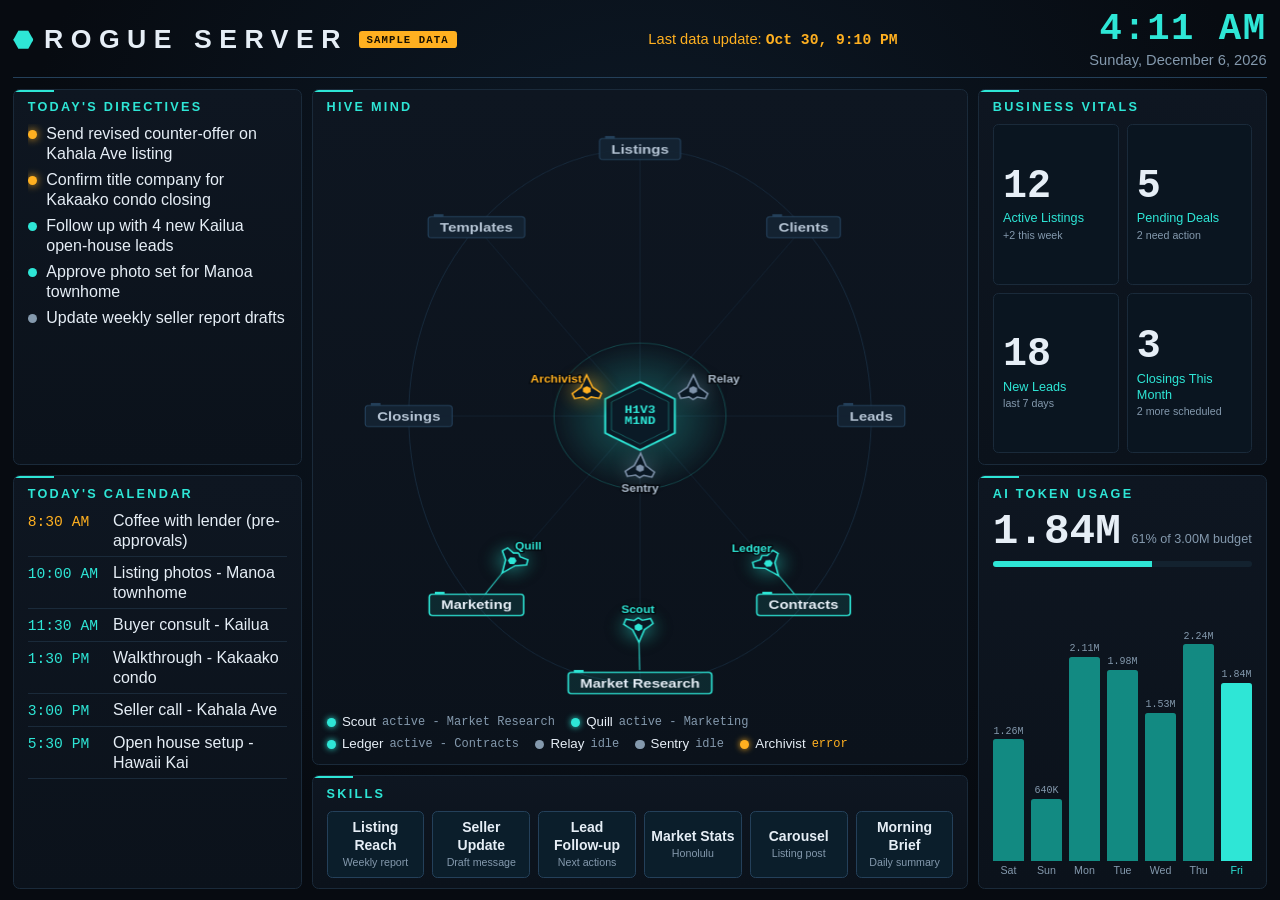
==== rogue-server/dashboard/index.html @ 4a52d123 "Add Rogue Server USB build (WIP): autoinstall, first-boot, dashboard, USB script Ubuntu Server 26.04" ====
<!doctype html>
<html lang="en">
<head>
<meta charset="utf-8">
<meta name="viewport" content="width=device-width, initial-scale=1">
<title>Rogue Server</title>
<link rel="stylesheet" href="./style.css">
</head>
<body>
<div class="app">
  <header class="hdr">
    <div class="brand"><span class="logo"></span><h1>ROGUE SERVER</h1><span id="sampleBadge" class="badge" hidden>SAMPLE DATA</span></div>
    <div id="upd" class="upd">Last data update: <b id="updTime">--</b><span id="metaErr" class="errdot" hidden>DATA ERR</span></div>
    <div class="clockbox"><div id="clock" class="clock">--:--</div><div id="date" class="date">&nbsp;</div></div>
  </header>

  <section class="panel p-dir" id="p-directives">
    <h2>Today's Directives</h2>
    <ol id="directives" class="dirs"></ol>
  </section>

  <section class="panel p-cal" id="p-calendar">
    <h2>Today's Calendar</h2>
    <ul id="calendar" class="cal"></ul>
  </section>

  <section class="panel p-hive" id="p-agents">
    <h2>Hive Mind</h2>
    <div class="hivewrap"><canvas id="hive"></canvas></div>
    <ul id="legend" class="legend"></ul>
  </section>

  <section class="panel p-skills" id="p-skills">
    <h2>Skills</h2>
    <div id="skills" class="skills"></div>
  </section>

  <section class="panel p-vit" id="p-vitals">
    <h2>Business Vitals</h2>
    <div id="vitals" class="vitals"></div>
  </section>

  <section class="panel p-tok" id="p-tokens">
    <h2>AI Token Usage</h2>
    <div class="tokmain"><div id="tokTotal" class="big">--</div><div id="tokSub" class="muted">today</div></div>
    <div id="tokBar" class="budget" hidden><i></i></div>
    <div id="tokBars" class="bars"></div>
  </section>
</div>
<div id="toast" class="toast" role="status" aria-live="polite"></div>
<script src="./app.js"></script>
</body>
</html>
---- rogue-server/dashboard/style.css ----
:root{
  --bg:#070b11; --bg2:#0b121b; --panel:#0e1621; --line:#1a2a3a; --line2:#24405a;
  --text:#e6eef6; --muted:#8499ad; --accent:#2ee6d6; --accent-d:#14a89c;
  --amber:#ffb020; --red:#ff6b5e;
  --sans:"Segoe UI",Roboto,"Helvetica Neue",Arial,sans-serif;
  --mono:ui-monospace,Consolas,"Courier New",monospace;
}
*{box-sizing:border-box;margin:0;padding:0}
html{font-size:min(1.0417vw,1.85vh);background:var(--bg)}
body{font-family:var(--sans);color:var(--text);background:radial-gradient(ellipse at 50% 30%,#0d1a28 0%,var(--bg) 70%);min-height:100vh;line-height:1.25}
.app{height:100vh;padding:.8rem 1rem;display:grid;gap:.8rem;
  grid-template-columns:23% 1fr 23%;
  grid-template-rows:auto minmax(0,1.3fr) minmax(0,1fr) auto;
  grid-template-areas:"hdr hdr hdr" "dir hive vit" "cal hive tok" "cal skills tok";
}
.hdr{grid-area:hdr;display:flex;align-items:center;justify-content:space-between;gap:1rem;border-bottom:1px solid var(--line2);padding-bottom:.6rem}
.p-dir{grid-area:dir}.p-cal{grid-area:cal}.p-hive{grid-area:hive}.p-skills{grid-area:skills}.p-vit{grid-area:vit}.p-tok{grid-area:tok}
.brand{display:flex;align-items:center;gap:.8rem}
.logo{width:1.5rem;height:1.5rem;background:var(--accent);clip-path:polygon(25% 5%,75% 5%,100% 50%,75% 95%,25% 95%,0 50%);box-shadow:0 0 12px var(--accent)}
h1{font-size:2rem;letter-spacing:.28em;font-weight:600}
.badge{font:700 .8rem var(--mono);letter-spacing:.1em;color:#1b1200;background:var(--amber);padding:.2rem .6rem;border-radius:.25rem}
.upd{font-size:1.1rem;color:var(--muted)}
.upd b{color:var(--text);font-weight:600;font-family:var(--mono)}
.upd.stale,.upd.stale b{color:var(--amber)}
.errdot,.panel.err h2::after{font:700 .7rem var(--mono);letter-spacing:.08em;color:var(--amber);border:1px solid var(--amber);border-radius:.25rem;padding:.05rem .4rem;margin-left:.7rem;vertical-align:middle}
.panel.err h2::after{content:"DATA ERR"}
.clockbox{text-align:right}
.clock{font:600 2.8rem/1 var(--mono);color:var(--accent);letter-spacing:.04em}
.date{font-size:1.1rem;color:var(--muted);margin-top:.2rem}
.panel{background:linear-gradient(180deg,var(--panel),var(--bg2));border:1px solid var(--line);border-radius:.5rem;padding:.8rem 1rem;display:flex;flex-direction:column;min-height:0;overflow:hidden;position:relative}
.panel::before{content:"";position:absolute;left:0;top:0;width:3rem;height:2px;background:var(--accent)}
h2{font-size:.95rem;font-weight:600;letter-spacing:.18em;text-transform:uppercase;color:var(--accent);margin-bottom:.6rem;flex:none}
.dirs,.cal{list-style:none;display:flex;flex-direction:column;gap:.45rem;min-height:0;overflow:hidden}
.dirs li{display:flex;gap:.7rem;align-items:flex-start;font-size:1.2rem;line-height:1.25}
.dirs .pri{flex:none;width:.7rem;height:.7rem;border-radius:50%;margin-top:.45rem;background:var(--muted)}
.dirs .high .pri{background:var(--amber);box-shadow:0 0 8px var(--amber)}
.dirs .med .pri{background:var(--accent)}
.cal li{display:flex;gap:.8rem;font-size:1.2rem;align-items:baseline;padding-bottom:.4rem;border-bottom:1px solid var(--line)}
.cal .t{flex:none;width:5.6rem;font-family:var(--mono);color:var(--accent);font-size:1.1rem}
.cal li.past{opacity:.45}
.cal li.now .t{color:var(--amber)}
.empty{color:var(--muted);font-size:1.1rem}
.hivewrap{flex:1;min-height:0;position:relative}
#hive{position:absolute;inset:0;width:100%;height:100%;display:block}
.legend{list-style:none;display:flex;flex-wrap:wrap;gap:.4rem 1.2rem;margin-top:.5rem;font-size:1rem;flex:none}
.legend li{display:flex;align-items:center;gap:.45rem;white-space:nowrap}
.legend i{width:.7rem;height:.7rem;border-radius:50%;background:var(--muted)}
.legend .active i{background:var(--accent);box-shadow:0 0 6px var(--accent)}
.legend .error i{background:var(--amber);box-shadow:0 0 6px var(--amber)}
.legend .st{color:var(--muted);font-family:var(--mono);font-size:.9rem}
.legend .error .st{color:var(--amber)}
.skills{display:grid;grid-template-columns:repeat(6,1fr);gap:.6rem}
.skills button{font:inherit;color:var(--text);background:#0b1e2b;border:1px solid var(--line2);border-radius:.4rem;padding:.55rem .4rem;cursor:pointer;text-align:center;touch-action:manipulation}
.skills button:hover,.skills button:focus-visible{border-color:var(--accent);outline:none;background:#0f2a3a}
.skills button:active{background:#12394d}
.skills b{display:block;font-size:1.05rem;font-weight:600}
.skills span{display:block;font-size:.8rem;color:var(--muted);margin-top:.15rem}
.vitals{flex:1;min-height:0;display:grid;grid-template-columns:1fr 1fr;grid-template-rows:1fr 1fr;gap:.6rem}
.tile{background:#0a1520;border:1px solid var(--line);border-radius:.4rem;padding:.5rem .7rem;display:flex;flex-direction:column;justify-content:center;min-width:0}
.tile .v{font:600 3rem/1 var(--mono);color:var(--text)}
.tile .l{font-size:.95rem;color:var(--accent);margin-top:.35rem}
.tile .s{font-size:.8rem;color:var(--muted);margin-top:.1rem}
.tokmain{display:flex;align-items:baseline;gap:.8rem;flex:none}
.big{font:600 3.2rem/1 var(--mono);color:var(--text)}
.muted{color:var(--muted);font-size:.95rem}
.budget{height:.45rem;background:#13222f;border-radius:1rem;margin:.6rem 0 .2rem;overflow:hidden;flex:none}
.budget i{display:block;height:100%;background:var(--accent);width:0}
.budget.warn i{background:var(--amber)}
.bars{flex:1;min-height:5rem;display:flex;align-items:flex-end;gap:.5rem;margin-top:.5rem}
.bar{flex:1;display:flex;flex-direction:column;justify-content:flex-end;align-items:center;height:100%;min-width:0}
.bar .n{font:.75rem var(--mono);color:var(--muted);margin-bottom:.2rem}
.bar .col{width:100%;background:var(--accent-d);border-radius:.2rem .2rem 0 0;min-height:2px;opacity:.8}
.bar.today .col{background:var(--accent);opacity:1}
.bar .d{font-size:.8rem;color:var(--muted);margin-top:.25rem}
.bar.today .d{color:var(--accent)}
.toast{position:fixed;left:50%;bottom:1.5rem;transform:translate(-50%,2rem);background:#0f2a3a;color:var(--text);border:1px solid var(--accent);padding:.7rem 1.4rem;border-radius:.4rem;font-size:1.2rem;opacity:0;pointer-events:none;transition:opacity .2s,transform .2s;z-index:10}
.toast.show{opacity:1;transform:translate(-50%,0)}

@media (max-width:899px),(max-aspect-ratio:1/1){
  html{font-size:16px}
  .app{height:auto;display:flex;flex-direction:column;padding:.8rem 16px}
  .hdr{flex-wrap:wrap}
  h1{font-size:1.4rem;letter-spacing:.2em}
  .clock{font-size:2rem}
  .upd{order:3;width:100%;font-size:.95rem}
  .panel{overflow:visible}
  .hivewrap{flex:none;height:min(120vw,640px)}
  .skills{grid-template-columns:repeat(2,1fr)}
  .vitals{grid-template-rows:auto auto}
  .bars{height:9rem;flex:none}
  .tile .v{font-size:2.6rem}
  .toast{font-size:1rem}
}
@media (prefers-reduced-motion:reduce){.toast{transition:none}}
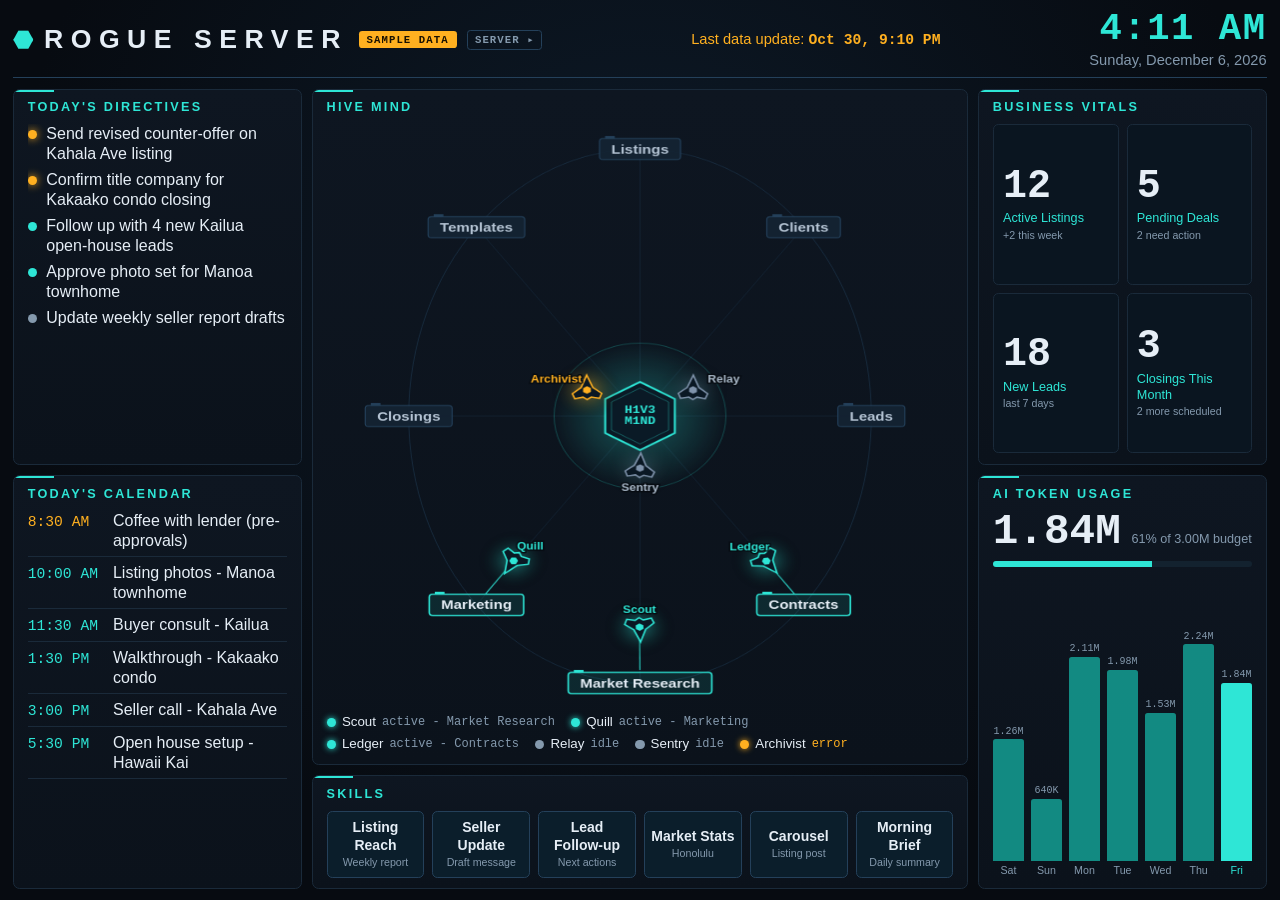
==== commit 253ba45a: "Add server monitor page, status collector, runbook Server monitor at /server/ reads status.json, wri" ====
--- a/rogue-server/dashboard/index.html
+++ b/rogue-server/dashboard/index.html
@@ -9,7 +9,7 @@
 <body>
 <div class="app">
   <header class="hdr">
-    <div class="brand"><span class="logo"></span><h1>ROGUE SERVER</h1><span id="sampleBadge" class="badge" hidden>SAMPLE DATA</span></div>
+    <div class="brand"><span class="logo"></span><h1>ROGUE SERVER</h1><span id="sampleBadge" class="badge" hidden>SAMPLE DATA</span><a class="navlink" href="./server/">SERVER &#9656;</a></div>
     <div id="upd" class="upd">Last data update: <b id="updTime">--</b><span id="metaErr" class="errdot" hidden>DATA ERR</span></div>
     <div class="clockbox"><div id="clock" class="clock">--:--</div><div id="date" class="date">&nbsp;</div></div>
   </header>
--- a/rogue-server/dashboard/style.css
+++ b/rogue-server/dashboard/style.css
@@ -92,3 +92,5 @@
   .toast{font-size:1rem}
 }
 @media (prefers-reduced-motion:reduce){.toast{transition:none}}
+.navlink{font:600 .8rem var(--mono);letter-spacing:.1em;color:var(--muted);text-decoration:none;border:1px solid var(--line2);border-radius:.25rem;padding:.2rem .5rem;white-space:nowrap}
+.navlink:hover,.navlink:focus-visible{color:var(--accent);border-color:var(--accent);outline:none}
